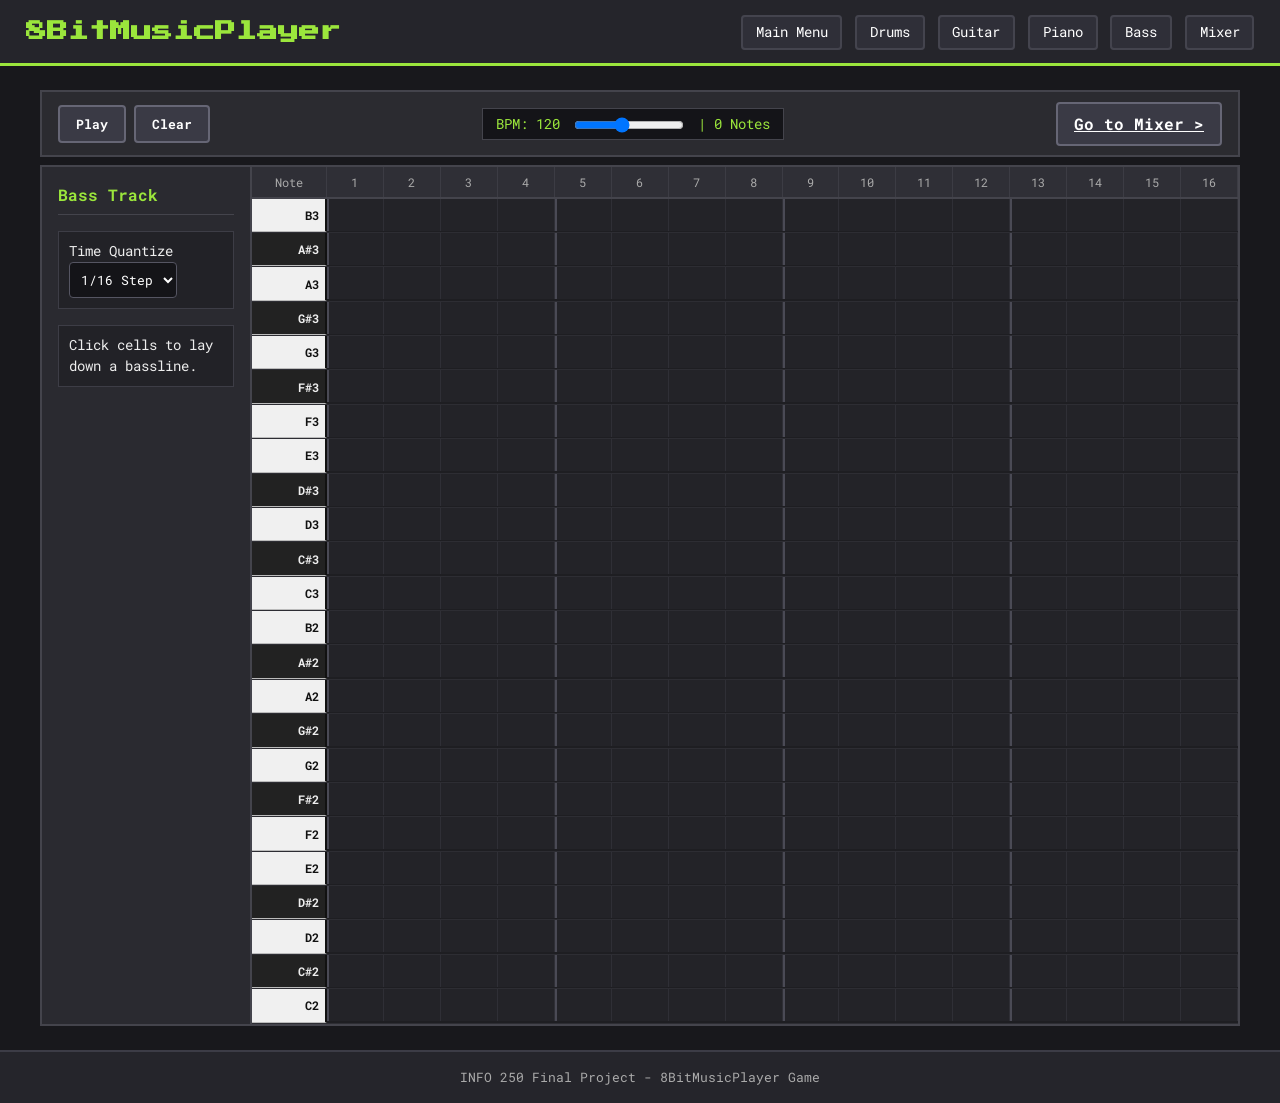
==== bass.html @ 53cdf658 "Add files via upload" ====
<!DOCTYPE html>
<html lang="en">
<head>
  <meta charset="UTF-8">
  <meta name="viewport" content="width=device-width, initial-scale=1.0">
  <title>8BitMusicPlayer - Bass Guitar</title>
  <link rel="stylesheet" href="css/style.css">
</head>
<body onload="initPianoRoll('bass')">
  <header>
    <h1>8BitMusicPlayer</h1>
    <nav>
      <ul>
        <li><a href="index.html">Main Menu</a></li>
        <li><a href="drums.html">Drums</a></li>
        <li><a href="guitar.html">Guitar</a></li>
        <li><a href="piano.html">Piano</a></li>
        <li><a href="bass.html">Bass</a></li>
        <li><a href="mixer.html">Mixer</a></li>
      </ul>
    </nav>
  </header>

  <main>
    <section class="daw-top-bar">
      <div class="daw-controls">
        <button id="playBtn">Play</button>
        <button id="clearBtn">Clear</button>
      </div>
      <div class="daw-status">
        <label for="bpmSlider" id="bpmDisplay">BPM: 120</label>
        <input type="range" id="bpmSlider" min="60" max="200" value="120">
        | <span id="noteCount">0 Notes</span>
      </div>
      <div class="daw-controls">
        <a href="mixer.html" class="btn">Go to Mixer &gt;</a>
      </div>
    </section>

    <section class="daw-container">
      <aside class="daw-sidebar">
        <h2>Bass Track</h2>
        <div class="sidebar-box">
          <label for="quantizeSelect">Time Quantize</label>
          <select id="quantizeSelect">
            <option value="1">1/16 Step</option>
            <option value="2">1/8 Step</option>
            <option value="4">1/4 Note</option>
          </select>
        </div>
        <div class="sidebar-box">
          <p>Click cells to lay down a bassline.</p>
        </div>
      </aside>

      <article class="piano-roll-area">
        <div class="step-header">
          <div>Note</div>
          <div>1</div><div>2</div><div>3</div><div>4</div>
          <div>5</div><div>6</div><div>7</div><div>8</div>
          <div>9</div><div>10</div><div>11</div><div>12</div>
          <div>13</div><div>14</div><div>15</div><div>16</div>
        </div>
        <div id="pianoRollGrid" class="piano-roll-grid"></div>
      </article>
    </section>
  </main>

  <footer>
    <p>INFO 250 Final Project - 8BitMusicPlayer Game</p>
  </footer>

  <script src="js/script.js"></script>
</body>
</html>
---- css/style.css ----
@import url('https://fonts.googleapis.com/css2?family=Press+Start+2P&family=Roboto+Mono:wght@400;700&display=swap');

* {
  box-sizing: border-box;
  margin: 0;
  padding: 0;
}

body {
  background-color: #18181c;
  color: #eeeeee;
  font-family: 'Roboto Mono', monospace;
  font-size: 1rem;
  line-height: 1.5;
  min-height: 100vh;
  display: flex;
  flex-direction: column;
}

header {
  background-color: #25252b;
  border-bottom: 3px solid #9be63c;
  padding: 1rem 2%;
  display: flex;
  justify-content: space-between;
  align-items: center;
  flex-wrap: wrap;
}

header h1 {
  font-family: 'Press Start 2P', monospace;
  font-size: 1.3rem;
  color: #9be63c;
}

nav ul {
  list-style: none;
  display: flex;
  gap: 0.8rem;
  flex-wrap: wrap;
}

nav a:link {
  color: #ffffff;
  text-decoration: none;
  padding: 0.4rem 0.8rem;
  border: 2px solid #44444e;
  background-color: #2f2f38;
  border-radius: 4px;
  font-size: 0.85rem;
  transition: background-color 0.2s, border-color 0.2s;
}

nav a:visited {
  color: #cccccc;
}

nav a:hover {
  background-color: #9be63c;
  color: #18181c;
  border-color: #9be63c;
}

nav a:active {
  background-color: #6ea825;
  color: #ffffff;
}

main {
  flex: 1;
  width: 94%;
  max-width: 1200px;
  margin: 1.5rem auto;
}

.menu-box {
  background-color: #222228;
  border: 3px solid #3c3c46;
  padding: 2rem;
  text-align: center;
  border-radius: 8px;
}

.menu-box img {
  max-width: 100%;
  height: auto;
  margin-bottom: 1rem;
  border: 2px solid #9be63c;
}

.menu-box h2 {
  font-family: 'Press Start 2P', monospace;
  font-size: 1.4rem;
  margin-bottom: 1rem;
  color: #ffffff;
}

.play-game-btn {
  display: inline-block;
  font-family: 'Press Start 2P', monospace;
  font-size: 1.2rem;
  background-color: #9be63c;
  color: #18181c;
  padding: 1rem 2.5rem;
  margin: 1.2rem 0;
  border: 4px solid #ffffff;
  text-decoration: none;
  border-radius: 6px;
  animation: pulseBtn 1.5s infinite;
  transition: transform 0.15s;
}

.play-game-btn:hover {
  transform: scale(1.06);
  background-color: #b4f55b;
}

@keyframes pulseBtn {
  0% { box-shadow: 0 0 0 0 rgba(155, 230, 60, 0.7); }
  70% { box-shadow: 0 0 0 12px rgba(155, 230, 60, 0); }
  100% { box-shadow: 0 0 0 0 rgba(155, 230, 60, 0); }
}

.menu-grid {
  display: flex;
  gap: 1.5rem;
  margin-top: 1.5rem;
  text-align: left;
  flex-wrap: wrap;
}

.menu-card {
  flex: 1;
  min-width: 260px;
  background-color: #2a2a32;
  border: 2px solid #3f3f4a;
  padding: 1.2rem;
  border-radius: 6px;
}

.menu-card h3 {
  color: #9be63c;
  margin-bottom: 0.7rem;
  font-size: 1rem;
}

.menu-card ol, .menu-card ul {
  margin-left: 1.2rem;
  margin-bottom: 1rem;
}

audio {
  width: 100%;
  margin-top: 0.5rem;
}

form fieldset {
  border: 2px solid #4d4d59;
  padding: 1rem;
  border-radius: 6px;
  background-color: #202026;
}

form legend {
  color: #9be63c;
  font-weight: bold;
  padding: 0 0.5rem;
}

.form-row {
  margin-bottom: 0.8rem;
  display: flex;
  flex-direction: column;
  gap: 0.3rem;
}

input[type="text"], input[type="number"], select {
  padding: 0.45rem;
  background-color: #141418;
  color: #ffffff;
  border: 1px solid #555562;
  border-radius: 4px;
  font-family: inherit;
}

button, .btn {
  background-color: #3a3a45;
  color: #ffffff;
  border: 2px solid #666675;
  padding: 0.5rem 1rem;
  cursor: pointer;
  font-family: inherit;
  font-weight: bold;
  border-radius: 4px;
  transition: background-color 0.2s;
}

button:hover, .btn:hover {
  background-color: #9be63c;
  color: #18181c;
  border-color: #9be63c;
}

.daw-top-bar {
  background-color: #2b2b30;
  border: 2px solid #44444c;
  padding: 0.6rem 1rem;
  display: flex;
  justify-content: space-between;
  align-items: center;
  flex-wrap: wrap;
  gap: 0.6rem;
  margin-bottom: 0.5rem;
}

.daw-controls {
  display: flex;
  gap: 0.5rem;
  align-items: center;
  flex-wrap: wrap;
}

.daw-status {
  background-color: #141418;
  border: 1px solid #44444c;
  padding: 0.3rem 0.8rem;
  font-size: 0.85rem;
  color: #9be63c;
}

.daw-container {
  display: flex;
  border: 2px solid #44444c;
  background-color: #1e1e22;
  min-height: 400px;
}

.daw-sidebar {
  width: 210px;
  background-color: #2a2a30;
  border-right: 2px solid #44444c;
  padding: 1rem;
  display: flex;
  flex-direction: column;
  gap: 1rem;
}

.daw-sidebar h2 {
  font-size: 1rem;
  color: #9be63c;
  border-bottom: 1px solid #44444c;
  padding-bottom: 0.4rem;
}

.sidebar-box label {
  display: block;
}

.sidebar-box {
  background-color: #222227;
  border: 1px solid #3d3d46;
  padding: 0.6rem;
  font-size: 0.85rem;
}

.piano-roll-area {
  flex: 1;
  overflow-x: auto;
  display: flex;
  flex-direction: column;
}

.step-header {
  display: grid;
  grid-template-columns: 75px repeat(16, minmax(34px, 1fr));
  background-color: #2f2f36;
  border-bottom: 2px solid #44444c;
  font-size: 0.75rem;
  text-align: center;
  color: #aaaaaa;
}

.step-header div {
  padding: 0.35rem 0;
  border-right: 1px solid #3c3c44;
}

.piano-roll-grid {
  display: flex;
  flex-direction: column;
}

.roll-row {
  display: grid;
  grid-template-columns: 75px repeat(16, minmax(34px, 1fr));
  border-bottom: 1px solid #2d2d33;
}

.piano-key {
  background-color: #f0f0f0;
  color: #111111;
  font-size: 0.75rem;
  font-weight: bold;
  padding: 0.45rem 0.4rem;
  border-right: 2px solid #111111;
  border-bottom: 1px solid #bbbbbb;
  display: flex;
  align-items: center;
  justify-content: flex-end;
}

.piano-key.black-key {
  background-color: #222222;
  color: #eeeeee;
}

.grid-cell {
  background-color: #232328;
  border-right: 1px solid #2f2f36;
  height: 32px;
  cursor: pointer;
  transition: background-color 0.1s;
}

.grid-cell.beat-start {
  border-left: 2px solid #4a4a55;
}

/* Columns that new notes can't land on at the current quantize setting */
.grid-cell.off-grid {
  background-color: #1a1a1e;
}

.grid-cell:hover {
  background-color: #35353d;
}

.grid-cell.active {
  background-color: #9be63c;
  border: 1px solid #d4ff94;
}

.grid-cell.playing {
  outline: 2px solid #ffffff;
}

.mixer-tracks {
  display: flex;
  flex-direction: column;
  gap: 1rem;
  margin-bottom: 1.5rem;
}

.mixer-track-card {
  background-color: #24242a;
  border: 2px solid #44444e;
  padding: 1rem;
  border-radius: 6px;
}

.mixer-track-header {
  display: flex;
  justify-content: space-between;
  align-items: center;
  margin-bottom: 0.6rem;
  flex-wrap: wrap;
  gap: 0.5rem;
}

/* Mute / Vol / Edit sit in a row and wrap neatly on small screens */
.mixer-track-header div {
  display: flex;
  align-items: center;
  flex-wrap: wrap;
  gap: 0.6rem;
}

.mixer-track-header input[type="range"] {
  vertical-align: middle;
  max-width: 7rem;
}

.mini-roll {
  display: grid;
  grid-template-columns: repeat(16, 1fr);
  gap: 2px;
  background-color: #16161a;
  padding: 0.4rem;
  border: 1px solid #3c3c46;
}

.mini-step {
  height: 22px;
  background-color: #2b2b33;
}

.mini-step.has-note {
  background-color: #9be63c;
}

.mini-step.playing {
  background-color: #ffffff;
}

.track-table {
  width: 100%;
  border-collapse: collapse;
  margin: 1.5rem 0;
  background-color: #222228;
}

.track-table th, .track-table td {
  border: 1px solid #44444e;
  padding: 0.7rem;
  text-align: left;
}

.track-table th {
  background-color: #2f2f38;
  color: #9be63c;
}

.track-table tr:nth-child(even) {
  background-color: #27272e;
}

footer {
  background-color: #25252b;
  border-top: 2px solid #3c3c46;
  text-align: center;
  padding: 1rem;
  font-size: 0.8rem;
  color: #aaaaaa;
  margin-top: auto;
}

@media (max-width: 900px) {
  .daw-container {
    flex-direction: column;
  }
  .daw-sidebar {
    width: 100%;
    border-right: none;
    border-bottom: 2px solid #44444c;
    flex-direction: row;
    flex-wrap: wrap;
  }
  header {
    flex-direction: column;
    gap: 0.8rem;
  }
}

@media (max-width: 600px) {
  header h1 {
    font-size: 1rem;
  }
  .play-game-btn {
    font-size: 0.95rem;
    padding: 0.8rem 1.5rem;
  }
  nav ul {
    justify-content: center;
  }
  .track-table th, .track-table td {
    padding: 0.4rem;
    font-size: 0.8rem;
  }
}

.daw-status input[type="range"] {
  width: 110px;
  vertical-align: middle;
  margin: 0 0.4rem;
}

.export-bar {
  background-color: #2b2b30;
  border: 2px solid #44444c;
  padding: 0.6rem 1rem;
  margin: 1rem 0;
  display: flex;
  justify-content: space-between;
  align-items: center;
  flex-wrap: wrap;
  gap: 0.6rem;
}

.export-bar h3 {
  margin: 0;
  color: #9be63c;
}

#exportMsg {
  font-size: 0.85rem;
  color: #9be63c;
}
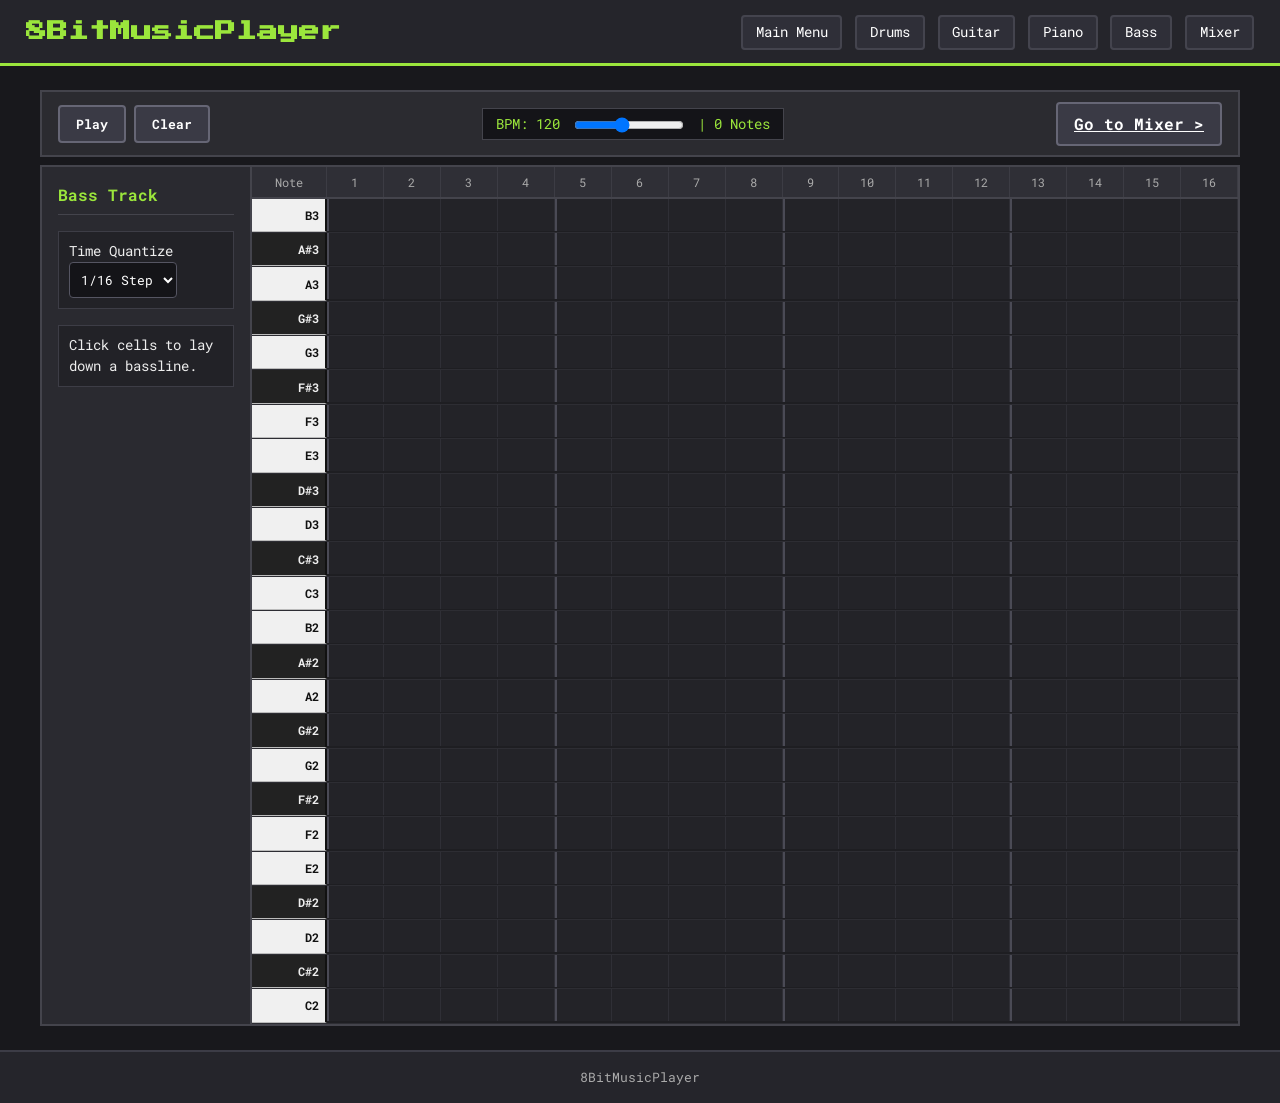
==== commit 1b1f09ee: "Update bass.html" ====
--- a/bass.html
+++ b/bass.html
@@ -67,7 +67,7 @@
   </main>
 
   <footer>
-    <p>INFO 250 Final Project - 8BitMusicPlayer Game</p>
+    <p>8BitMusicPlayer</p>
   </footer>
 
   <script src="js/script.js"></script>
